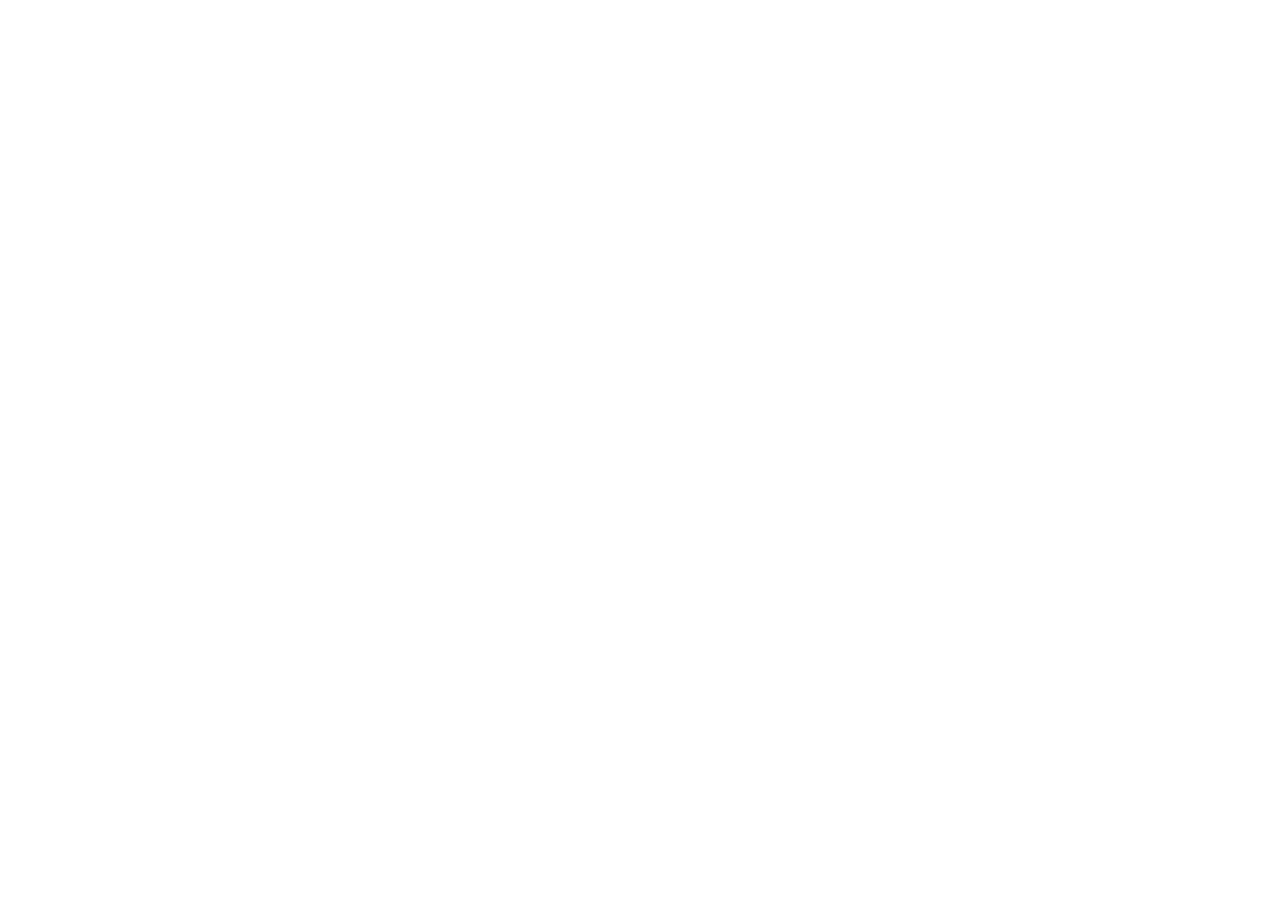
==== portfolio.en.html @ 3b0fd7f1 "video" ====
<!-- <!DOCTYPE html>
<html lang="en">
<head>
<meta charset="UTF-8">
<meta name="viewport" content="width=device-width, initial-scale=1.0">
<link rel="icon" type="image/png" href="favicon.png">
<title>Flutter Developer Portfolio</title>
<link rel="stylesheet" href="styles.css">

<script>
function toggle(id){
  const el = document.getElementById(id);
  const card = el.parentElement;       // получаем саму карточку
  el.style.display = el.style.display === "block" ? "none" : "flex";
  card.classList.toggle('open');
}
</script>

</head>

<body>

<div class="container">

<img src="project-banner.png" class="banner">

<nav class="nav">
<a href="portfolio.en.html">Home</a>
<a href="privacy.html">Privacy</a>
<a href="support.html">Support</a>
</nav>

<h1>Flutter Mobile Developer</h1>

<p>
Mobile developer focused on Flutter applications.  
Experience building production apps with Firebase integrations, REST APIs and modern state management.
</p>

<h2>Tech Stack</h2>

<ul>
<li>Flutter / Dart</li>
<li>Riverpod, BLoC, Cubit</li>
<li>Firebase (Push, Remote Config, Crashlytics)</li>
<li>REST API integration</li>
<li>Google Play publishing</li>
<li>Figma, UI implementation</li>
</ul>

<h2>Projects</h2>

<div class="card" onclick="toggle('app1')">
<h3>TradeSizer</h3>

<div id="app1" class="project-content" style="display:none">

<p>
Crypto trading position calculator based on ATR volatility.
</p>

<p>
Stack: Flutter, Riverpod, Firebase
</p>

<video controls width="100%">
<source src="videos/tradesizer.mp4" type="video/mp4">
</video>

</div>
</div>

<div class="card" onclick="toggle('app2')">
<h3>Crypto Portfolio App</h3>

<div id="app2" class="project-content" style="display:none">

<p>
Mobile application for tracking crypto portfolio and market statistics.
</p>

<p>
Stack: Flutter, REST API, Firebase
</p>

<video controls width="100%">
<source src="videos/portfolio.mp4" type="video/mp4">
</video>

</div>
</div>

<div class="footer">
Contact: <a href="mailto:support@programingstudio.com">support@programingstudio.com</a>
</div>

</div>

</body>
</html> -->
---- styles.css ----
html, body {
  height: 100%;
  margin: 0;
  padding: 0;
  background-color: #0d1117; 
}

body {
  margin: 0;
  padding: 0;
  font-family: 'Segoe UI', Tahoma, Geneva, Verdana, sans-serif;
  background-color: #0d1117;
  color: #f0f6fc;
  line-height: 1.7;
}

.container {
  max-width: 800px;
  margin: 0 auto;
  padding: 2rem 1rem;
}

.banner {
  width: 100%;
  height: auto;
  display: block;
  margin: 0 auto 1.5rem;
  border-radius: 12px;
}

/* Навигация во всю ширину баннера */
.nav {
  display: flex;
  justify-content: space-between;
  gap: 1rem;
  margin-bottom: 2rem;
  width: 100%;
}

.nav a {
  flex: 1;
  text-align: center;
  padding: 0.6rem 0;
  background-color: #161b22;
  border-radius: 8px;
  text-decoration: none;
  color: #f0f6fc;
  font-weight: bold;
  transition: background-color 0.3s, transform 0.2s;
}

.nav a:hover {
  background-color: #238636;
  transform: translateY(-2px);
}

h1 { font-size: 2rem; color: #58a6ff; text-align: center; }
h2 { color: #c792ea; margin-top: 2rem; }
p { font-size: 1.1rem; }

/* ГАРМОШКА-КАРТОЧКИ */
.accordion-item {
  margin-bottom: 1rem;
  width: 100%;
  border: 1px solid #30363d;
  border-radius: 12px;
  overflow: hidden;
  background-color: #161b22;
}

.accordion-button {
  width: 100%;
  padding: 1.2rem;
  background: none;
  color: #58a6ff;
  border: none;
  cursor: pointer;
  text-align: left;
  font-weight: bold;
  font-size: 1.1rem;
}

.accordion-content {
  display: none;
  padding: 1.5rem;
  border-top: 1px solid #30363d;
  background-color: #0d1117;
  gap: 30px;
  align-items: flex-start; /* Прижимаем к верху, чтобы текст не плавал по центру */
}

.accordion-item.active .accordion-content {
  display: flex;
}

/* ФОРМАТ МОБИЛЬНОГО ТЕЛЕФОНА (ВЕРТИКАЛЬНЫЙ) */
.video-side {
  flex: 0 0 240px; /* Фиксируем ширину "трубки" */
}

.video-side video {
  width: 100%;
  aspect-ratio: 9 / 16; /* Принудительный вертикальный формат */
  background-color: #000;
  border-radius: 20px; /* Закругления как у смартфона */
  border: 4px solid #30363d; /* Рамка корпуса */
  display: block;
  object-fit: cover;
}

.text-side {
  flex: 1;
}

.text-side h3 {
  margin-top: 0;
  color: #c792ea;
}

.footer {
  margin-top: 3rem;
  font-size: 0.9rem;
  color: #8b949e;
  text-align: center;
}

/* Адаптив для реальных мобилок */
@media (max-width: 600px) {
  .accordion-content { flex-direction: column; align-items: center; }
  .video-side { flex: none; width: 220px; }
  .nav { flex-wrap: wrap; }
  .nav a { flex: 1 1 45%; }
}
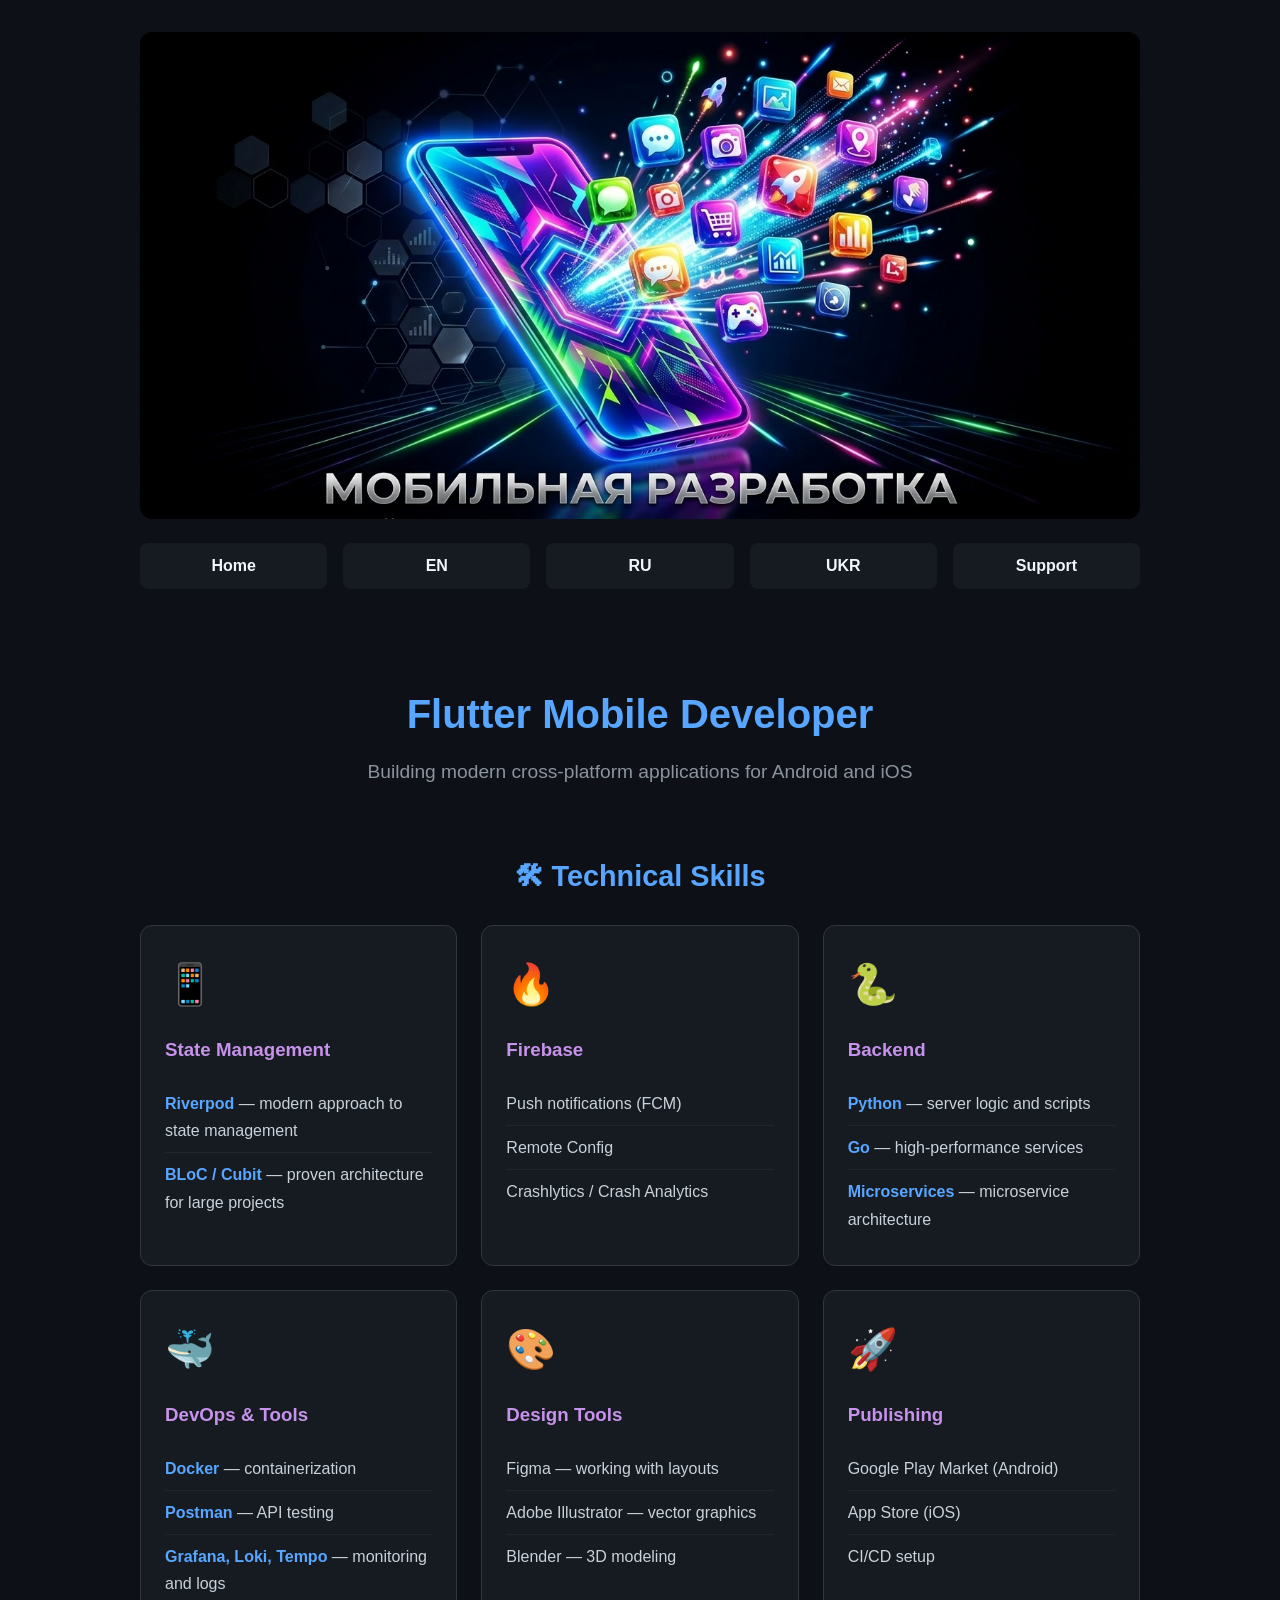
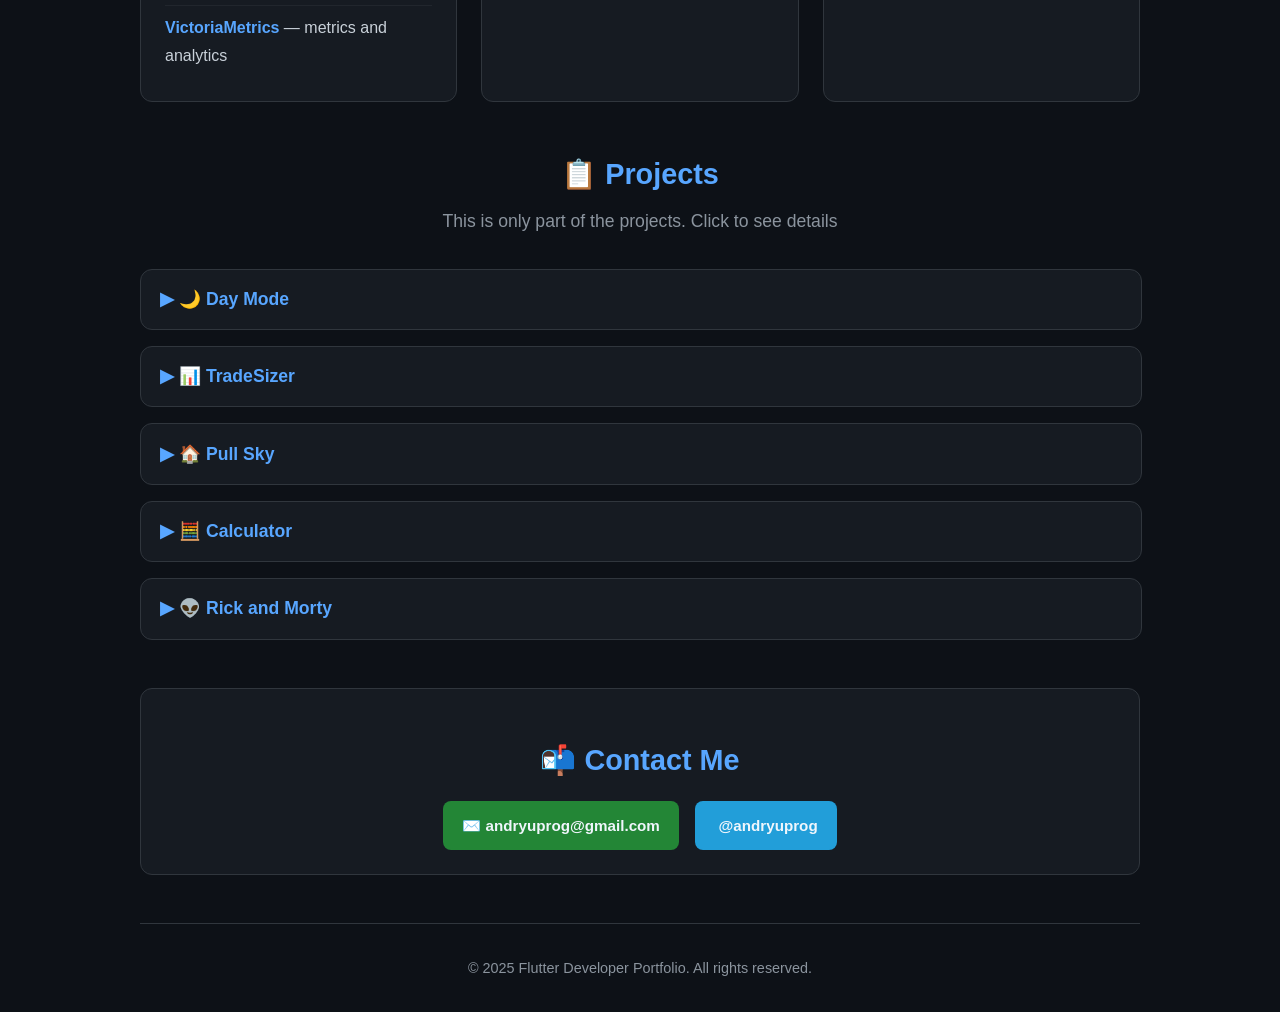
==== commit 70b93134: "publish" ====
--- a/portfolio.en.html
+++ b/portfolio.en.html
@@ -1,100 +1,245 @@
-<!-- <!DOCTYPE html>
+<!DOCTYPE html>
 <html lang="en">
 <head>
-<meta charset="UTF-8">
-<meta name="viewport" content="width=device-width, initial-scale=1.0">
-<link rel="icon" type="image/png" href="favicon.png">
-<title>Flutter Developer Portfolio</title>
-<link rel="stylesheet" href="styles.css">
-
-<script>
-function toggle(id){
-  const el = document.getElementById(id);
-  const card = el.parentElement;       // получаем саму карточку
-  el.style.display = el.style.display === "block" ? "none" : "flex";
-  card.classList.toggle('open');
-}
-</script>
-
+  <meta charset="UTF-8">
+  <meta name="viewport" content="width=device-width, initial-scale=1.0">
+  <title>Flutter Developer Portfolio</title>
+  <link rel="stylesheet" href="styles.css">
+  <link rel="icon" href="favicon.png" type="image/png">
 </head>
-
 <body>
-
-<div class="container">
-
-<img src="project-banner.png" class="banner">
-
-<nav class="nav">
-<a href="portfolio.en.html">Home</a>
-<a href="privacy.html">Privacy</a>
-<a href="support.html">Support</a>
-</nav>
-
-<h1>Flutter Mobile Developer</h1>
-
-<p>
-Mobile developer focused on Flutter applications.  
-Experience building production apps with Firebase integrations, REST APIs and modern state management.
-</p>
-
-<h2>Tech Stack</h2>
-
-<ul>
-<li>Flutter / Dart</li>
-<li>Riverpod, BLoC, Cubit</li>
-<li>Firebase (Push, Remote Config, Crashlytics)</li>
-<li>REST API integration</li>
-<li>Google Play publishing</li>
-<li>Figma, UI implementation</li>
-</ul>
-
-<h2>Projects</h2>
-
-<div class="card" onclick="toggle('app1')">
-<h3>TradeSizer</h3>
-
-<div id="app1" class="project-content" style="display:none">
-
-<p>
-Crypto trading position calculator based on ATR volatility.
-</p>
-
-<p>
-Stack: Flutter, Riverpod, Firebase
-</p>
-
-<video controls width="100%">
-<source src="videos/tradesizer.mp4" type="video/mp4">
-</video>
-
-</div>
-</div>
-
-<div class="card" onclick="toggle('app2')">
-<h3>Crypto Portfolio App</h3>
-
-<div id="app2" class="project-content" style="display:none">
-
-<p>
-Mobile application for tracking crypto portfolio and market statistics.
-</p>
-
-<p>
-Stack: Flutter, REST API, Firebase
-</p>
-
-<video controls width="100%">
-<source src="videos/portfolio.mp4" type="video/mp4">
-</video>
-
-</div>
-</div>
-
-<div class="footer">
-Contact: <a href="mailto:support@programingstudio.com">support@programingstudio.com</a>
-</div>
-
-</div>
-
+  <div class="container">
+    <img src="project-banner.png" alt="Banner" class="banner">
+
+    <nav class="nav">
+      <a href="index.html">Home</a>
+      <a href="portfolio.en.html">EN</a>
+      <a href="portfolio.ru.html">RU</a>
+      <a href="portfolio.uk.html">UKR</a>
+      <a href="privacy.html">Support</a>
+    </nav>
+
+    <header class="hero">
+      <h1>Flutter Mobile Developer</h1>
+      <p class="subtitle">Building modern cross-platform applications for Android and iOS</p>
+    </header>
+
+    <section class="skills-section">
+      <h2>🛠 Technical Skills</h2>
+      
+      <div class="skills-grid">
+        <div class="skill-card">
+          <div class="skill-icon">📱</div>
+          <h3>State Management</h3>
+          <ul>
+            <li><strong>Riverpod</strong> — modern approach to state management</li>
+            <li><strong>BLoC / Cubit</strong> — proven architecture for large projects</li>
+          </ul>
+        </div>
+
+        <div class="skill-card">
+          <div class="skill-icon">🔥</div>
+          <h3>Firebase</h3>
+          <ul>
+            <li>Push notifications (FCM)</li>
+            <li>Remote Config</li>
+            <li>Crashlytics / Crash Analytics</li>
+          </ul>
+        </div>
+
+        <div class="skill-card">
+          <div class="skill-icon">🐍</div>
+          <h3>Backend</h3>
+          <ul>
+            <li><strong>Python</strong> — server logic and scripts</li>
+            <li><strong>Go</strong> — high-performance services</li>
+            <li><strong>Microservices</strong> — microservice architecture</li>
+          </ul>
+        </div>
+
+        <div class="skill-card">
+          <div class="skill-icon">🐳</div>
+          <h3>DevOps & Tools</h3>
+          <ul>
+            <li><strong>Docker</strong> — containerization</li>
+            <li><strong>Postman</strong> — API testing</li>
+            <li><strong>Grafana, Loki, Tempo</strong> — monitoring and logs</li>
+            <li><strong>VictoriaMetrics</strong> — metrics and analytics</li>
+          </ul>
+        </div>
+
+        <div class="skill-card">
+          <div class="skill-icon">🎨</div>
+          <h3>Design Tools</h3>
+          <ul>
+            <li>Figma — working with layouts</li>
+            <li>Adobe Illustrator — vector graphics</li>
+            <li>Blender — 3D modeling</li>
+          </ul>
+        </div>
+
+        <div class="skill-card">
+          <div class="skill-icon">🚀</div>
+          <h3>Publishing</h3>
+          <ul>
+            <li>Google Play Market (Android)</li>
+            <li>App Store (iOS)</li>
+            <li>CI/CD setup</li>
+          </ul>
+        </div>
+      </div>
+    </section>
+
+    <section class="projects-section">
+      <h2>📋 Projects</h2>
+      <p class="section-desc">This is only part of the projects. Click to see details</p>
+
+      <div class="accordion-item">
+        <button class="accordion-button" onclick="this.parentElement.classList.toggle('active')">
+          ▶ 🌙 Day Mode
+        </button>
+        <div class="accordion-content">
+          <div class="video-side">
+            <video src="videos/video_1.mp4" controls muted playsinline></video>
+          </div>
+          <div class="text-side">
+            <h3>Day Mode</h3>
+            <p class="project-desc">Application for tracking personal biorhythms and mood. Features audio recording and playback, note-taking, local push notifications. Data correlation is calculated on the backend.</p>
+            <div class="tech-stack">
+              <span class="tech-label">Stack:</span>
+              <span class="tech-tag">Flutter</span>
+              <span class="tech-tag">Riverpod</span>
+              <span class="tech-tag">SQLite</span>
+              <span class="tech-tag">SharedPreferences</span>
+              <span class="tech-tag">auto_route</span>
+              <span class="tech-tag">flutter_secure_storage</span>
+              <span class="tech-tag">dio</span>
+              <span class="tech-tag">flutter_local_notifications</span>
+              <span class="tech-tag">Python</span>
+              <span class="tech-tag">FastAPI</span>
+            </div>
+            <p class="project-note">Dark and light themes. Local Python backend with FastAPI synchronization.</p>
+          </div>
+        </div>
+      </div>
+
+      <div class="accordion-item">
+        <button class="accordion-button" onclick="this.parentElement.classList.toggle('active')">
+          ▶ 📊 TradeSizer
+        </button>
+        <div class="accordion-content">
+          <div class="video-side">
+            <video src="videos/video_2.mp4" controls muted playsinline></video>
+          </div>
+          <div class="text-side">
+            <h3>TradeSizer</h3>
+            <p class="project-desc">Offline calculator for position sizing and stop-loss calculation for cryptocurrency exchanges. Features native sharing, Google Payments, Firebase Analytics and Crashlytics, push notifications and Remote Config.</p>
+            <div class="tech-stack">
+              <span class="tech-label">Stack:</span>
+              <span class="tech-tag">Flutter</span>
+              <span class="tech-tag">Firebase</span>
+              <span class="tech-tag">FCM Push</span>
+              <span class="tech-tag">Remote Config</span>
+              <span class="tech-tag">Crashlytics</span>
+              <span class="tech-tag">Google Play Billing</span>
+            </div>
+            <p class="project-note">Implemented app onboarding, key generation and app signing, Google Play account registration, publishing and testing. Blender animations.</p>
+            <div class="project-media">
+              <img src="EN.jpg" alt="TradeSizer Promo" class="project-image">
+              <a href="https://www.youtube.com/watch?v=zZDh7ZoDMdc" target="_blank" class="video-link">
+                🎬 Watch Google Play Promo Video
+              </a>
+            </div>
+          </div>
+        </div>
+      </div>
+
+      <div class="accordion-item">
+        <button class="accordion-button" onclick="this.parentElement.classList.toggle('active')">
+          ▶ 🏠 Pull Sky
+        </button>
+        <div class="accordion-content">
+          <div class="video-side">
+            <video src="videos/video_3.mp4" controls muted playsinline></video>
+          </div>
+          <div class="text-side">
+            <h3>Pull Sky</h3>
+            <p class="project-desc">Online store for stretch ceilings. Participating in development, helping to complete the project.</p>
+            <div class="tech-stack">
+              <span class="tech-label">Stack:</span>
+              <span class="tech-tag">Flutter</span>
+              <span class="tech-tag">Cubit</span>
+              <span class="tech-tag">SharedPreferences</span>
+              <span class="tech-tag">REST API</span>
+              <span class="tech-tag">Figma</span>
+            </div>
+          </div>
+        </div>
+      </div>
+
+      <div class="accordion-item">
+        <button class="accordion-button" onclick="this.parentElement.classList.toggle('active')">
+          ▶ 🧮 Calculator
+        </button>
+        <div class="accordion-content">
+          <div class="video-side">
+            <video src="videos/video_4.mp4" controls muted playsinline></video>
+          </div>
+          <div class="text-side">
+            <h3>Calculator</h3>
+            <p class="project-desc">Trial project, one of the first. Third-party weather API integration, database work.</p>
+            <div class="tech-stack">
+              <span class="tech-label">Stack:</span>
+              <span class="tech-tag">Flutter</span>
+              <span class="tech-tag">Cubit/BLoC</span>
+              <span class="tech-tag">SharedPreferences</span>
+              <span class="tech-tag">Weather API</span>
+              <span class="tech-tag">SQLite</span>
+            </div>
+            <p class="project-note">Local user registration and authorization.</p>
+          </div>
+        </div>
+      </div>
+
+      <div class="accordion-item">
+        <button class="accordion-button" onclick="this.parentElement.classList.toggle('active')">
+          ▶ 👽 Rick and Morty
+        </button>
+        <div class="accordion-content">
+          <div class="video-side">
+            <video src="videos/video_5.mp4" controls muted playsinline></video>
+          </div>
+          <div class="text-side">
+            <h3>Rick and Morty</h3>
+            <p class="project-desc">Application with information about characters from the TV series "Rick and Morty". List loading, data caching, search functionality implemented.</p>
+            <div class="tech-stack">
+              <span class="tech-label">Stack:</span>
+              <span class="tech-tag">Flutter</span>
+              <span class="tech-tag">BLoC</span>
+              <span class="tech-tag">Rick and Morty API</span>
+              <span class="tech-tag">Dio</span>
+              <span class="tech-tag">Cache</span>
+            </div>
+          </div>
+        </div>
+      </div>
+    </section>
+
+    <section class="contact-section">
+      <h2>📬 Contact Me</h2>
+      <div class="contact-links">
+        <a href="mailto:andryuprog@gmail.com" class="contact-btn">
+          ✉️ andryuprog@gmail.com
+        </a>
+        <a href="https://t.me/andryuprog" target="_blank" class="contact-btn telegram">
+          ️ @andryuprog
+        </a>
+      </div>
+    </section>
+
+    <div class="footer">
+      © 2025 Flutter Developer Portfolio. All rights reserved.
+    </div>
+  </div>
 </body>
-</html> -->+</html>
--- a/styles.css
+++ b/styles.css
@@ -1,133 +1,458 @@
-html, body {
-  height: 100%;
-  margin: 0;
-  padding: 0;
-  background-color: #0d1117; 
-}
-
-body {
-  margin: 0;
-  padding: 0;
-  font-family: 'Segoe UI', Tahoma, Geneva, Verdana, sans-serif;
-  background-color: #0d1117;
-  color: #f0f6fc;
-  line-height: 1.7;
-}
-
-.container {
-  max-width: 800px;
-  margin: 0 auto;
-  padding: 2rem 1rem;
-}
-
-.banner {
-  width: 100%;
-  height: auto;
-  display: block;
-  margin: 0 auto 1.5rem;
-  border-radius: 12px;
-}
-
-/* Навигация во всю ширину баннера */
-.nav {
-  display: flex;
-  justify-content: space-between;
-  gap: 1rem;
-  margin-bottom: 2rem;
-  width: 100%;
-}
-
-.nav a {
-  flex: 1;
-  text-align: center;
-  padding: 0.6rem 0;
-  background-color: #161b22;
-  border-radius: 8px;
-  text-decoration: none;
-  color: #f0f6fc;
-  font-weight: bold;
-  transition: background-color 0.3s, transform 0.2s;
-}
-
-.nav a:hover {
-  background-color: #238636;
-  transform: translateY(-2px);
-}
-
-h1 { font-size: 2rem; color: #58a6ff; text-align: center; }
-h2 { color: #c792ea; margin-top: 2rem; }
-p { font-size: 1.1rem; }
-
-/* ГАРМОШКА-КАРТОЧКИ */
-.accordion-item {
-  margin-bottom: 1rem;
-  width: 100%;
-  border: 1px solid #30363d;
-  border-radius: 12px;
-  overflow: hidden;
-  background-color: #161b22;
-}
-
-.accordion-button {
-  width: 100%;
-  padding: 1.2rem;
-  background: none;
-  color: #58a6ff;
-  border: none;
-  cursor: pointer;
-  text-align: left;
-  font-weight: bold;
-  font-size: 1.1rem;
-}
-
-.accordion-content {
-  display: none;
-  padding: 1.5rem;
-  border-top: 1px solid #30363d;
-  background-color: #0d1117;
-  gap: 30px;
-  align-items: flex-start; /* Прижимаем к верху, чтобы текст не плавал по центру */
-}
-
-.accordion-item.active .accordion-content {
-  display: flex;
-}
-
-/* ФОРМАТ МОБИЛЬНОГО ТЕЛЕФОНА (ВЕРТИКАЛЬНЫЙ) */
-.video-side {
-  flex: 0 0 240px; /* Фиксируем ширину "трубки" */
-}
-
-.video-side video {
-  width: 100%;
-  aspect-ratio: 9 / 16; /* Принудительный вертикальный формат */
-  background-color: #000;
-  border-radius: 20px; /* Закругления как у смартфона */
-  border: 4px solid #30363d; /* Рамка корпуса */
-  display: block;
-  object-fit: cover;
-}
-
-.text-side {
-  flex: 1;
-}
-
-.text-side h3 {
-  margin-top: 0;
-  color: #c792ea;
-}
-
-.footer {
-  margin-top: 3rem;
-  font-size: 0.9rem;
-  color: #8b949e;
-  text-align: center;
-}
-
-/* Адаптив для реальных мобилок */
-@media (max-width: 600px) {
-  .accordion-content { flex-direction: column; align-items: center; }
-  .video-side { flex: none; width: 220px; }
-  .nav { flex-wrap: wrap; }
-  .nav a { flex: 1 1 45%; }
+html, body {
+  height: 100%;
+  margin: 0;
+  padding: 0;
+  background-color: #0d1117;
+}
+
+body {
+  margin: 0;
+  padding: 0;
+  font-family: 'Segoe UI', Tahoma, Geneva, Verdana, sans-serif;
+  background-color: #0d1117;
+  color: #f0f6fc;
+  line-height: 1.7;
+}
+
+.container {
+  max-width: 1000px;
+  margin: 0 auto;
+  padding: 2rem 1rem;
+}
+
+.banner {
+  width: 100%;
+  height: auto;
+  display: block;
+  margin: 0 auto 1.5rem;
+  border-radius: 12px;
+}
+
+/* Навигация во всю ширину баннера */
+.nav {
+  display: flex;
+  justify-content: space-between;
+  gap: 1rem;
+  margin-bottom: 2rem;
+  width: 100%;
+  flex-wrap: wrap;
+}
+
+.nav a {
+  flex: 1;
+  min-width: 120px;
+  text-align: center;
+  padding: 0.6rem 0;
+  background-color: #161b22;
+  border-radius: 8px;
+  text-decoration: none;
+  color: #f0f6fc;
+  font-weight: bold;
+  transition: background-color 0.3s, transform 0.2s;
+}
+
+.nav a:hover {
+  background-color: #238636;
+  transform: translateY(-2px);
+}
+
+/* Hero секция */
+.hero {
+  text-align: center;
+  padding: 2rem 0;
+  margin-bottom: 2rem;
+}
+
+.hero h1 {
+  font-size: 2.5rem;
+  color: #58a6ff;
+  margin-bottom: 0.5rem;
+}
+
+.hero .subtitle {
+  font-size: 1.2rem;
+  color: #8b949e;
+  max-width: 600px;
+  margin: 0 auto;
+}
+
+/* Секции */
+.skills-section,
+.projects-section,
+.contact-section {
+  margin-bottom: 3rem;
+}
+
+h1, h2 {
+  color: #58a6ff;
+  text-align: center;
+}
+
+h2 {
+  font-size: 1.8rem;
+  margin-bottom: 1.5rem;
+}
+
+.section-desc {
+  text-align: center;
+  color: #8b949e;
+  margin-top: -1rem;
+  margin-bottom: 2rem;
+}
+
+p {
+  font-size: 1.1rem;
+}
+
+/* Сетка навыков */
+.skills-grid {
+  display: grid;
+  grid-template-columns: repeat(auto-fit, minmax(280px, 1fr));
+  gap: 1.5rem;
+}
+
+.skill-card {
+  background-color: #161b22;
+  border: 1px solid #30363d;
+  border-radius: 12px;
+  padding: 1.5rem;
+  transition: transform 0.3s, border-color 0.3s;
+}
+
+.skill-card:hover {
+  transform: translateY(-4px);
+  border-color: #58a6ff;
+}
+
+.skill-icon {
+  font-size: 2.5rem;
+  margin-bottom: 1rem;
+}
+
+.skill-card h3 {
+  color: #c792ea;
+  margin-top: 0;
+  margin-bottom: 1rem;
+}
+
+.skill-card ul {
+  list-style: none;
+  padding: 0;
+  margin: 0;
+}
+
+.skill-card li {
+  padding: 0.5rem 0;
+  border-bottom: 1px solid #21262d;
+  color: #c9d1d9;
+}
+
+.skill-card li:last-child {
+  border-bottom: none;
+}
+
+.skill-card li strong {
+  color: #58a6ff;
+}
+
+/* ГАРМОШКА-КАРТОЧКИ */
+.accordion-item {
+  margin-bottom: 1rem;
+  width: 100%;
+  border: 1px solid #30363d;
+  border-radius: 12px;
+  overflow: hidden;
+  background-color: #161b22;
+}
+
+.accordion-button {
+  width: 100%;
+  padding: 1.2rem;
+  background: none;
+  color: #58a6ff;
+  border: none;
+  cursor: pointer;
+  text-align: left;
+  font-weight: bold;
+  font-size: 1.1rem;
+  outline: none;
+  transition: background-color 0.3s;
+}
+
+.accordion-button:hover {
+  background-color: #1c2128;
+}
+
+.accordion-content {
+  display: none;
+  padding: 1.5rem;
+  border-top: 1px solid #30363d;
+  background-color: #0d1117;
+  gap: 25px;
+  align-items: flex-start;
+  flex-direction: row;
+}
+
+.accordion-item.active .accordion-content {
+  display: flex;
+}
+
+.accordion-item.active .accordion-button {
+  background-color: #1c2128;
+  color: #f0f6fc;
+}
+
+/* Видео-телефон слева */
+.video-side {
+  flex: 0 0 auto;
+  width: 320px;
+  max-width: 100%;
+}
+
+.video-side video {
+  width: 100%;
+  height: auto;
+  aspect-ratio: 9 / 16;
+  display: block;
+  border-radius: 10px;
+  background: #000;
+}
+
+/* Текст справа */
+.text-side {
+  flex: 1;
+  display: flex;
+  flex-direction: column;
+  gap: 0.8rem;
+}
+
+.text-side h3 {
+  margin: 0;
+  color: #c792ea;
+  font-size: 1.5rem;
+  font-weight: 600;
+  padding-bottom: 0.5rem;
+  border-bottom: 2px solid #30363d;
+}
+
+.project-desc {
+  color: #c9d1d9;
+  font-size: 1rem;
+  line-height: 1.6;
+  margin: 0;
+}
+
+/* Tech стек */
+.tech-stack {
+  display: flex;
+  flex-wrap: wrap;
+  gap: 0.5rem;
+  align-items: center;
+  background-color: #0d1117;
+  padding: 0.8rem;
+  border-radius: 8px;
+  border: 1px solid #21262d;
+}
+
+.tech-label {
+  font-weight: bold;
+  color: #58a6ff;
+  font-size: 0.95rem;
+  width: 100%;
+  margin-bottom: 0.3rem;
+}
+
+.tech-tag {
+  display: inline-block;
+  padding: 0.35rem 0.8rem;
+  background: linear-gradient(135deg, #21262d 0%, #161b22 100%);
+  border: 1px solid #30363d;
+  border-radius: 6px;
+  font-size: 0.85rem;
+  color: #7ee787;
+  font-family: 'Consolas', 'Monaco', monospace;
+  font-weight: 500;
+  transition: all 0.2s;
+}
+
+.tech-tag:hover {
+  background: linear-gradient(135deg, #30363d 0%, #21262d 100%);
+  border-color: #58a6ff;
+  transform: translateY(-1px);
+}
+
+.project-note {
+  color: #8b949e;
+  font-size: 0.95rem;
+  font-style: italic;
+  margin: 0;
+  padding: 0.7rem;
+  background-color: #161b22;
+  border-left: 3px solid #58a6ff;
+  border-radius: 0 6px 6px 0;
+}
+
+/* Медиа в проекте */
+.project-media {
+  margin-top: 0.5rem;
+  display: flex;
+  flex-direction: column;
+  gap: 1rem;
+  align-items: center;
+}
+
+.project-image {
+  width: 100%;
+  max-width: 500px;
+  height: auto;
+  border-radius: 10px;
+  border: 2px solid #30363d;
+  box-shadow: 0 4px 20px rgba(0, 0, 0, 0.3);
+  transition: border-color 0.3s;
+}
+
+.project-image:hover {
+  border-color: #58a6ff;
+}
+
+.video-link {
+  display: inline-flex;
+  align-items: center;
+  gap: 0.5rem;
+  padding: 0.8rem 1.5rem;
+  background: linear-gradient(135deg, #1a1a2e 0%, #16213e 100%);
+  border: 2px solid #e94560;
+  color: #f0f6fc;
+  text-decoration: none;
+  border-radius: 8px;
+  font-weight: bold;
+  font-size: 0.95rem;
+  transition: all 0.3s;
+}
+
+.video-link:hover {
+  background: linear-gradient(135deg, #e94560 0%, #c73e54 100%);
+  border-color: #e94560;
+  transform: translateY(-2px);
+  box-shadow: 0 4px 15px rgba(233, 69, 96, 0.4);
+}
+
+/* Контактная секция */
+.contact-section {
+  text-align: center;
+  background-color: #161b22;
+  border: 1px solid #30363d;
+  border-radius: 12px;
+  padding: 1.5rem 2rem;
+}
+
+.contact-section h2 {
+  margin-bottom: 1rem;
+}
+
+.contact-links {
+  display: flex;
+  justify-content: center;
+  gap: 1rem;
+  flex-wrap: wrap;
+}
+
+.contact-btn {
+  display: inline-flex;
+  align-items: center;
+  gap: 0.5rem;
+  padding: 0.7rem 1.2rem;
+  background-color: #238636;
+  color: #f0f6fc;
+  text-decoration: none;
+  border-radius: 8px;
+  font-weight: bold;
+  font-size: 0.95rem;
+  transition: background-color 0.3s, transform 0.2s;
+  white-space: nowrap;
+}
+
+.contact-btn:hover {
+  background-color: #2ea043;
+  transform: translateY(-2px);
+}
+
+.contact-btn.telegram {
+  background-color: #229ED9;
+}
+
+.contact-btn.telegram:hover {
+  background-color: #1b7fb0;
+}
+
+/* Privacy Policy страница */
+.privacy-content {
+  background-color: #161b22;
+  border: 1px solid #30363d;
+  border-radius: 12px;
+  padding: 2rem;
+  margin-top: 1rem;
+}
+
+.privacy-content h2 {
+  color: #c792ea;
+  font-size: 1.3rem;
+  margin-top: 1.5rem;
+  margin-bottom: 0.8rem;
+}
+
+.privacy-content p {
+  color: #c9d1d9;
+  line-height: 1.7;
+}
+
+.privacy-content a {
+  color: #58a6ff;
+  text-decoration: none;
+}
+
+.privacy-content a:hover {
+  text-decoration: underline;
+}
+
+.footer {
+  margin-top: 3rem;
+  font-size: 0.9rem;
+  color: #8b949e;
+  text-align: center;
+  padding-top: 2rem;
+  border-top: 1px solid #30363d;
+}
+
+@media (max-width: 768px) {
+  .hero h1 {
+    font-size: 1.8rem;
+  }
+  
+  .nav {
+    flex-direction: column;
+  }
+  
+  .nav a {
+    min-width: auto;
+  }
+  
+  .skills-grid {
+    grid-template-columns: 1fr;
+  }
+}
+
+@media (max-width: 600px) {
+  .accordion-content {
+    flex-direction: column;
+    align-items: center;
+  }
+  .video-side {
+    flex: none;
+    width: 100%;
+    max-width: 300px;
+  }
+  .text-side {
+    width: 100%;
+  }
 }
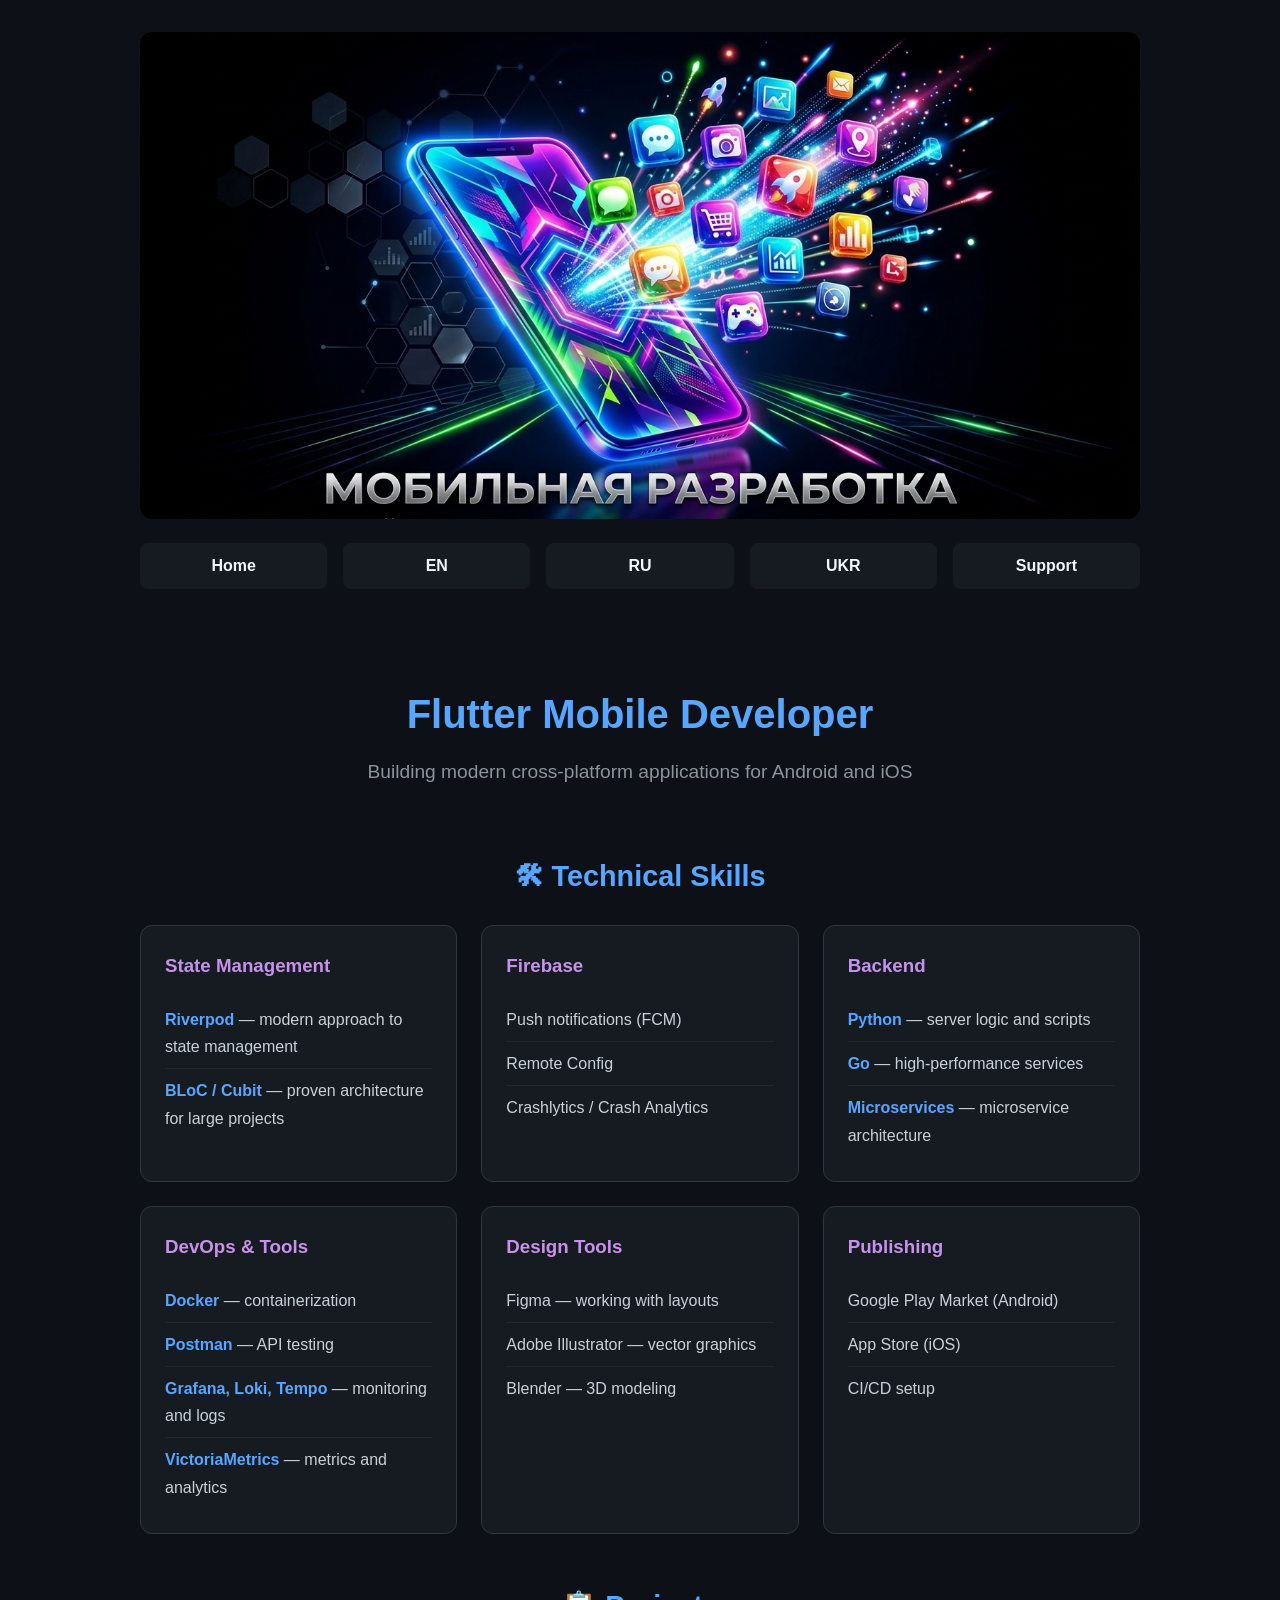
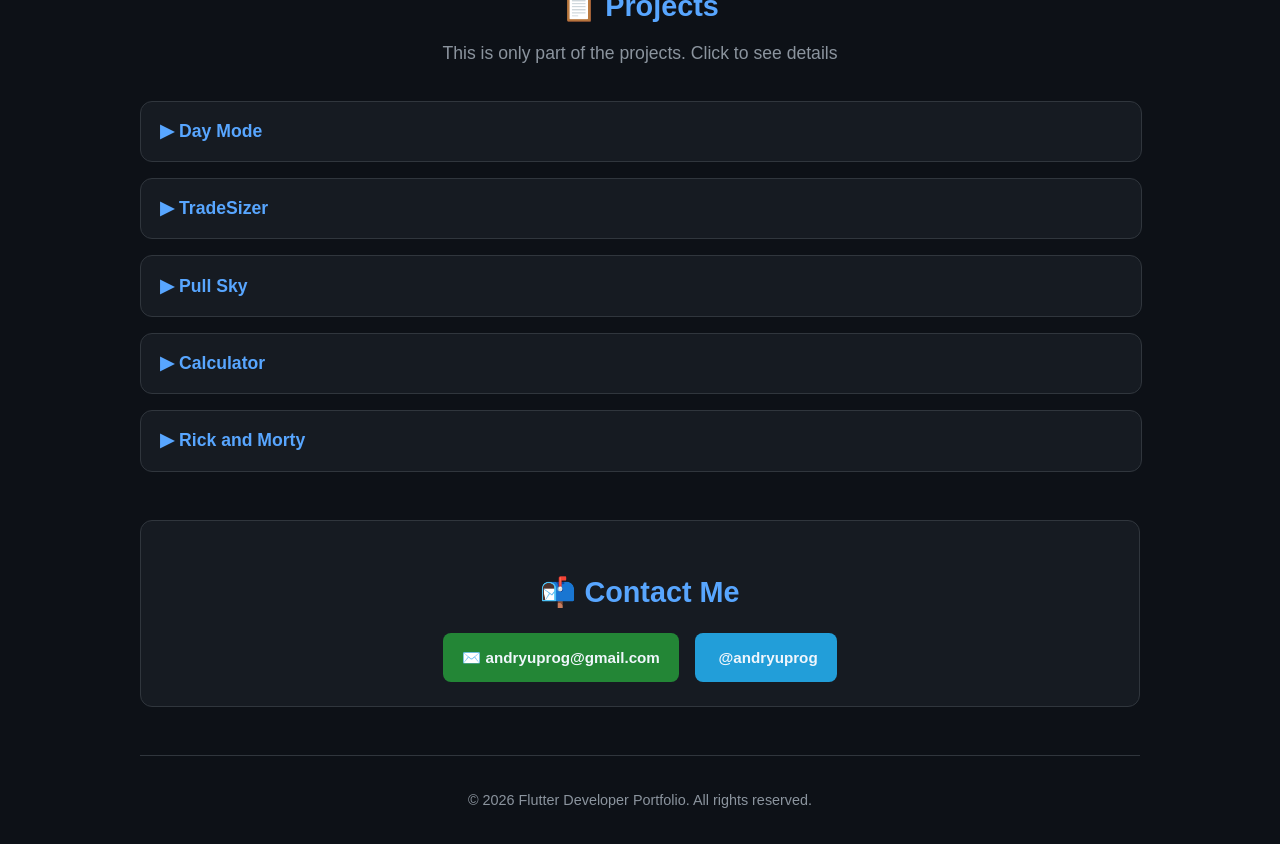
==== commit b0f22883: "publish" ====
--- a/portfolio.en.html
+++ b/portfolio.en.html
@@ -29,7 +29,7 @@
       
       <div class="skills-grid">
         <div class="skill-card">
-          <div class="skill-icon">📱</div>
+          
           <h3>State Management</h3>
           <ul>
             <li><strong>Riverpod</strong> — modern approach to state management</li>
@@ -38,7 +38,7 @@
         </div>
 
         <div class="skill-card">
-          <div class="skill-icon">🔥</div>
+        
           <h3>Firebase</h3>
           <ul>
             <li>Push notifications (FCM)</li>
@@ -48,7 +48,7 @@
         </div>
 
         <div class="skill-card">
-          <div class="skill-icon">🐍</div>
+     
           <h3>Backend</h3>
           <ul>
             <li><strong>Python</strong> — server logic and scripts</li>
@@ -58,7 +58,7 @@
         </div>
 
         <div class="skill-card">
-          <div class="skill-icon">🐳</div>
+        
           <h3>DevOps & Tools</h3>
           <ul>
             <li><strong>Docker</strong> — containerization</li>
@@ -69,7 +69,7 @@
         </div>
 
         <div class="skill-card">
-          <div class="skill-icon">🎨</div>
+        
           <h3>Design Tools</h3>
           <ul>
             <li>Figma — working with layouts</li>
@@ -79,7 +79,7 @@
         </div>
 
         <div class="skill-card">
-          <div class="skill-icon">🚀</div>
+        
           <h3>Publishing</h3>
           <ul>
             <li>Google Play Market (Android)</li>
@@ -96,7 +96,7 @@
 
       <div class="accordion-item">
         <button class="accordion-button" onclick="this.parentElement.classList.toggle('active')">
-          ▶ 🌙 Day Mode
+          ▶   Day Mode
         </button>
         <div class="accordion-content">
           <div class="video-side">
@@ -125,7 +125,7 @@
 
       <div class="accordion-item">
         <button class="accordion-button" onclick="this.parentElement.classList.toggle('active')">
-          ▶ 📊 TradeSizer
+          ▶   TradeSizer
         </button>
         <div class="accordion-content">
           <div class="video-side">
@@ -156,7 +156,7 @@
 
       <div class="accordion-item">
         <button class="accordion-button" onclick="this.parentElement.classList.toggle('active')">
-          ▶ 🏠 Pull Sky
+          ▶    Pull Sky
         </button>
         <div class="accordion-content">
           <div class="video-side">
@@ -179,7 +179,7 @@
 
       <div class="accordion-item">
         <button class="accordion-button" onclick="this.parentElement.classList.toggle('active')">
-          ▶ 🧮 Calculator
+          ▶    Calculator
         </button>
         <div class="accordion-content">
           <div class="video-side">
@@ -203,7 +203,7 @@
 
       <div class="accordion-item">
         <button class="accordion-button" onclick="this.parentElement.classList.toggle('active')">
-          ▶ 👽 Rick and Morty
+          ▶    Rick and Morty
         </button>
         <div class="accordion-content">
           <div class="video-side">
@@ -238,7 +238,7 @@
     </section>
 
     <div class="footer">
-      © 2025 Flutter Developer Portfolio. All rights reserved.
+      © 2026 Flutter Developer Portfolio. All rights reserved.
     </div>
   </div>
 </body>
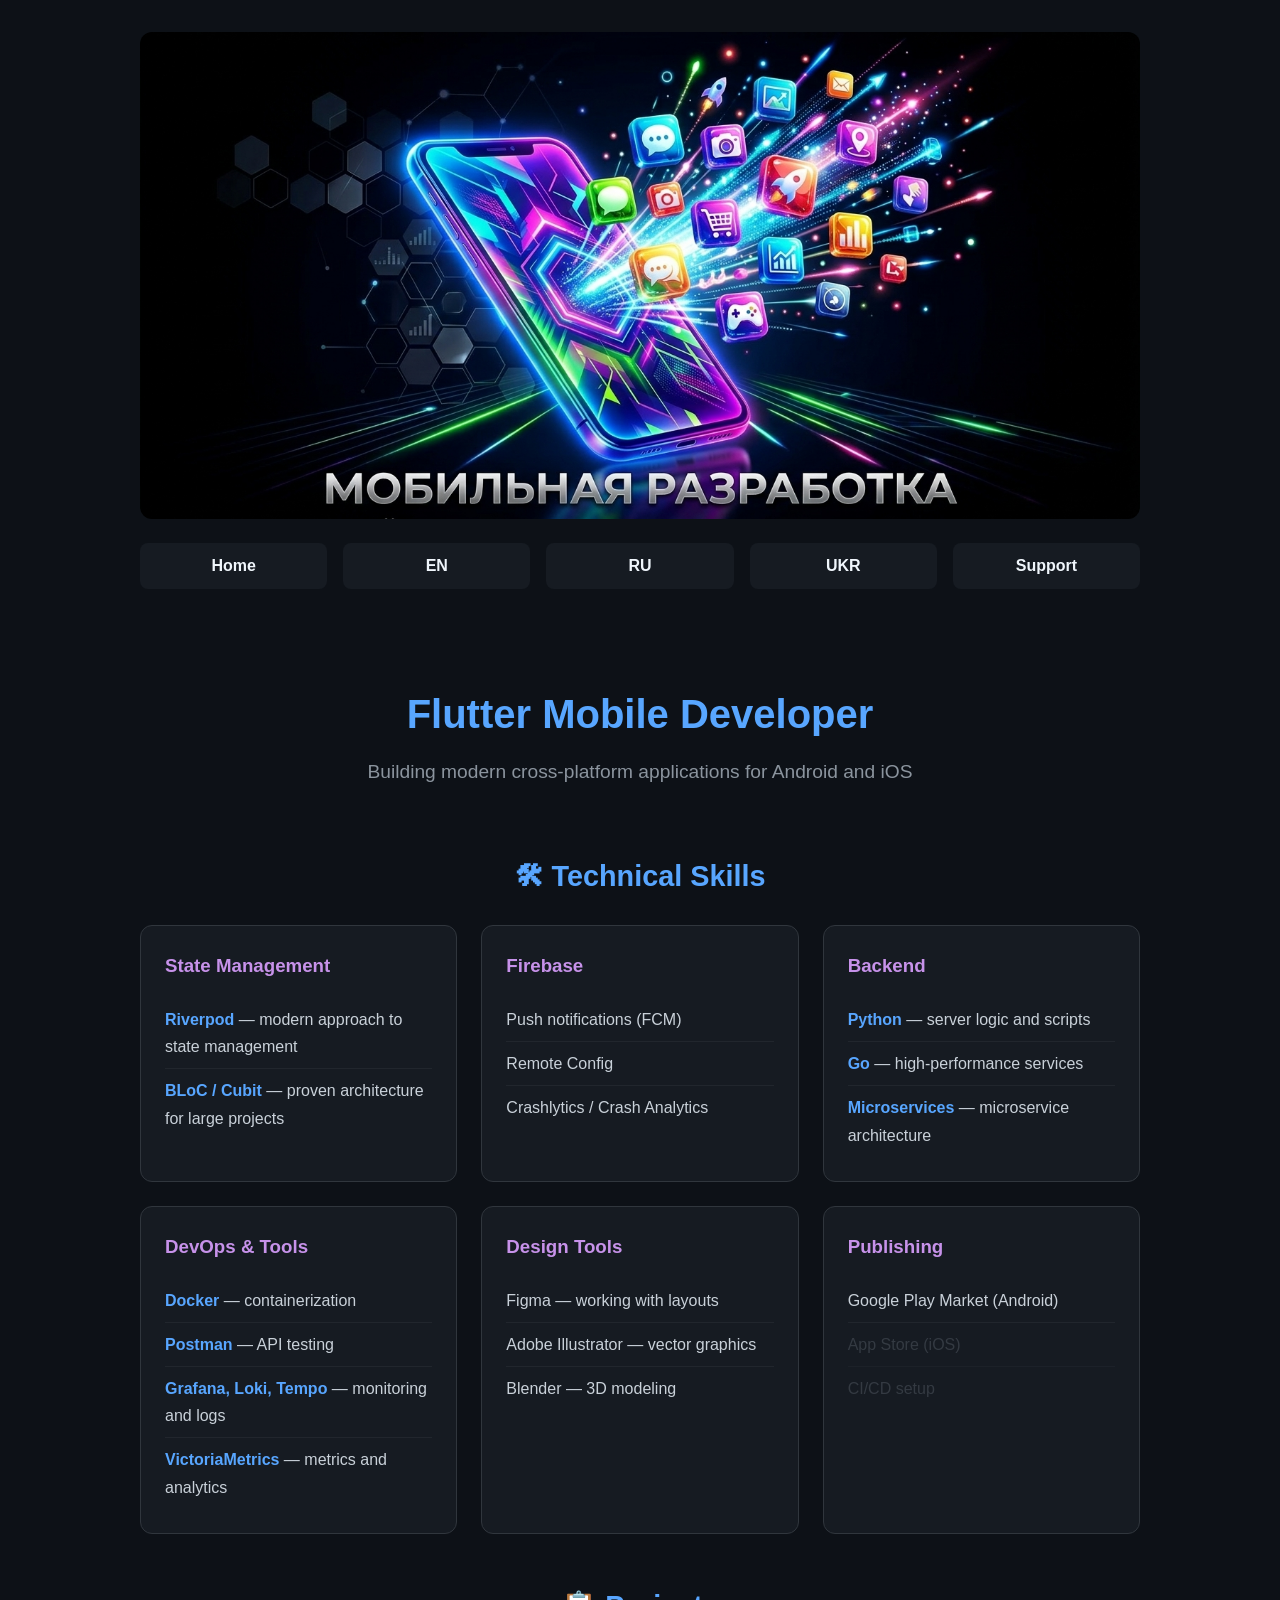
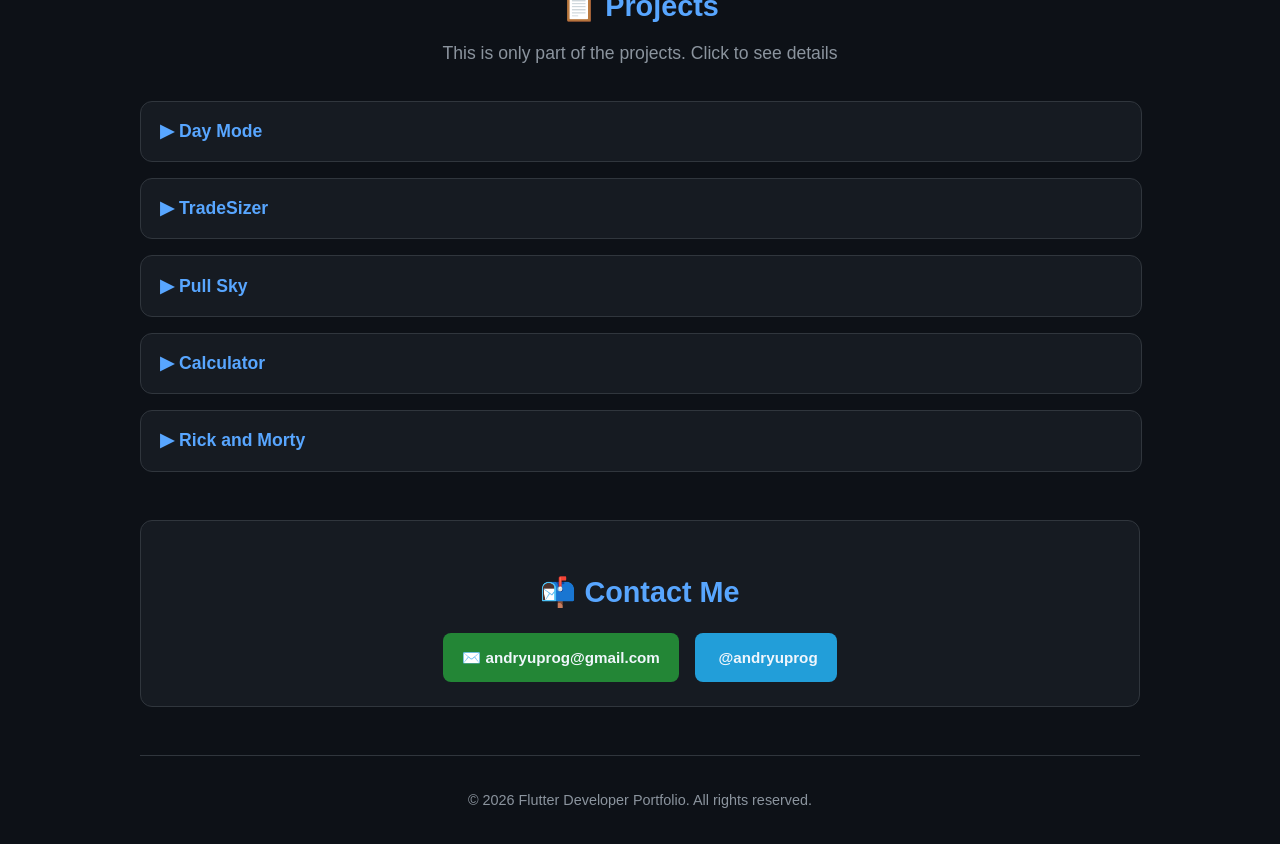
==== commit 3c17aafa: "publish" ====
--- a/portfolio.en.html
+++ b/portfolio.en.html
@@ -79,12 +79,12 @@
         </div>
 
         <div class="skill-card">
-        
+
           <h3>Publishing</h3>
           <ul>
             <li>Google Play Market (Android)</li>
-            <li>App Store (iOS)</li>
-            <li>CI/CD setup</li>
+            <li class="coming-soon">App Store (iOS)</li>
+            <li class="coming-soon">CI/CD setup</li>
           </ul>
         </div>
       </div>
--- a/styles.css
+++ b/styles.css
@@ -153,6 +153,11 @@
 
 .skill-card li strong {
   color: #58a6ff;
+}
+
+.skill-card li.coming-soon {
+  color: #484f58;
+  opacity: 0.6;
 }
 
 /* ГАРМОШКА-КАРТОЧКИ */
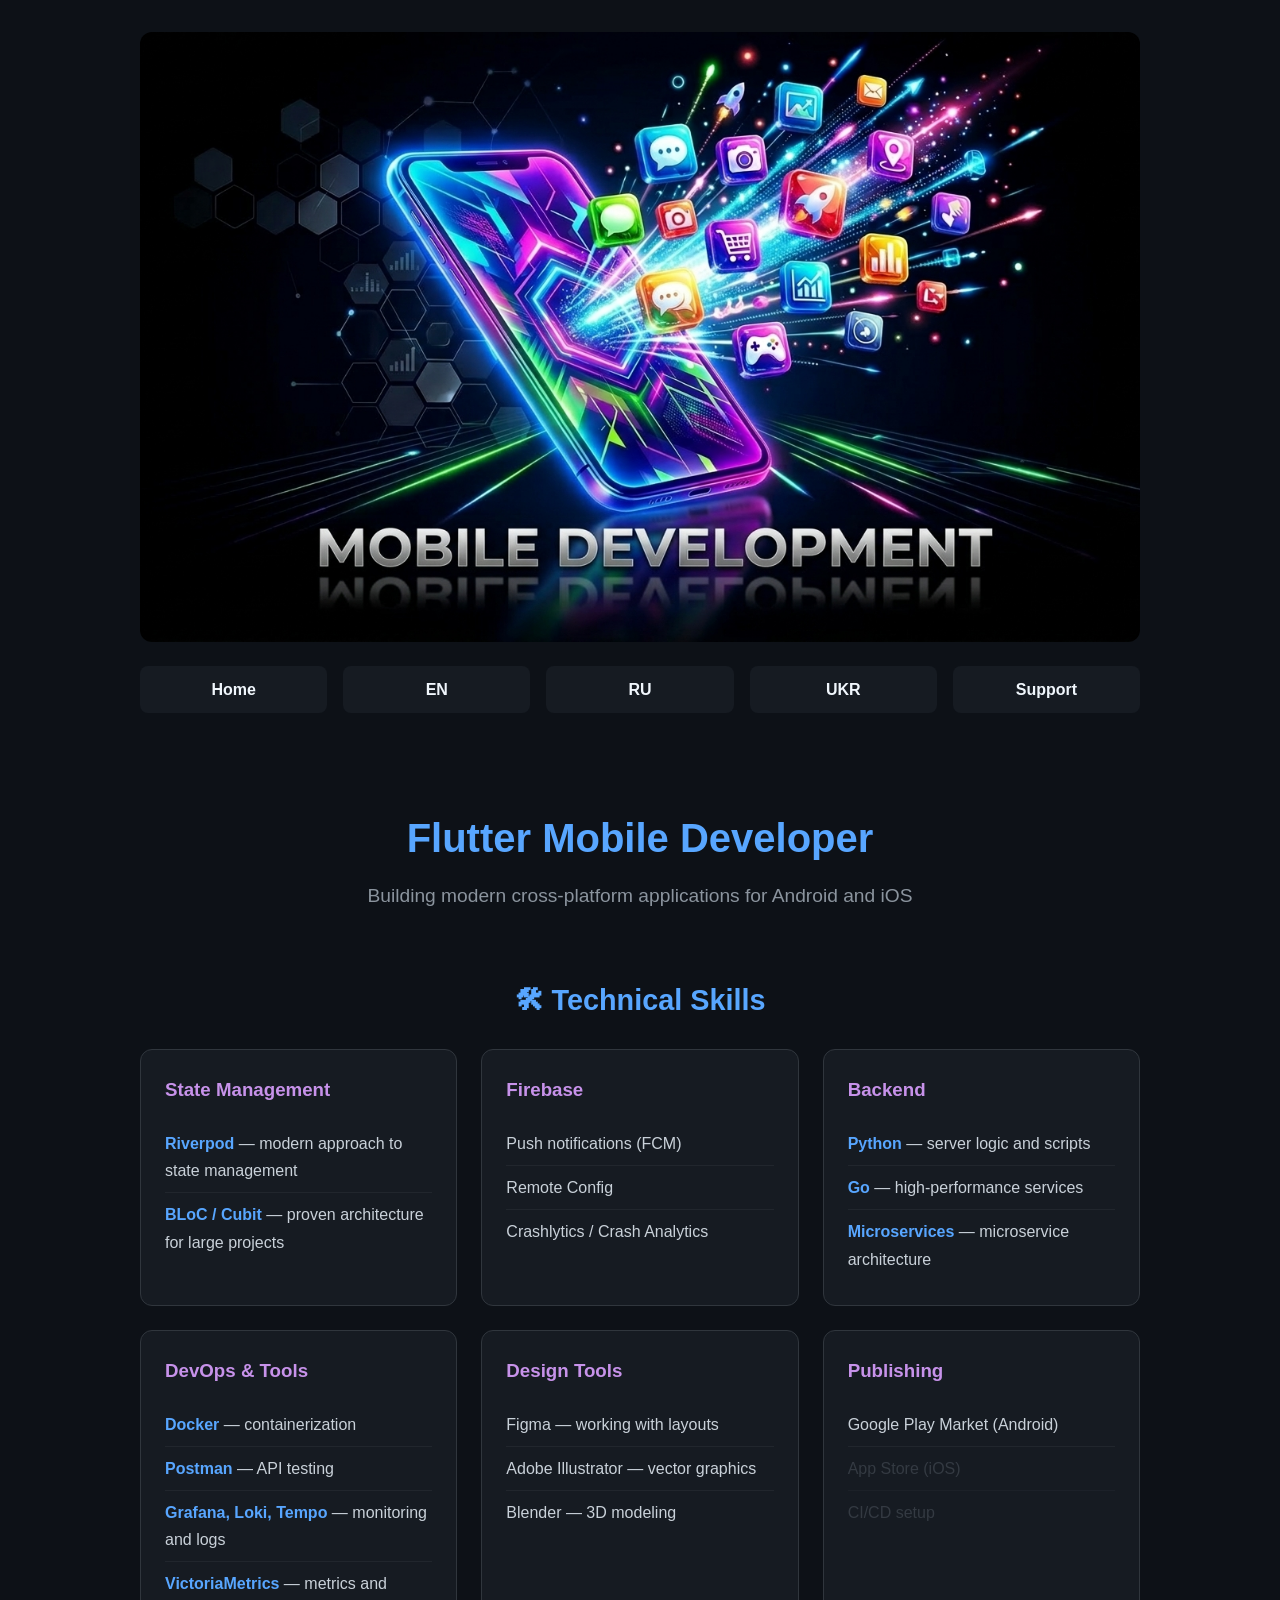
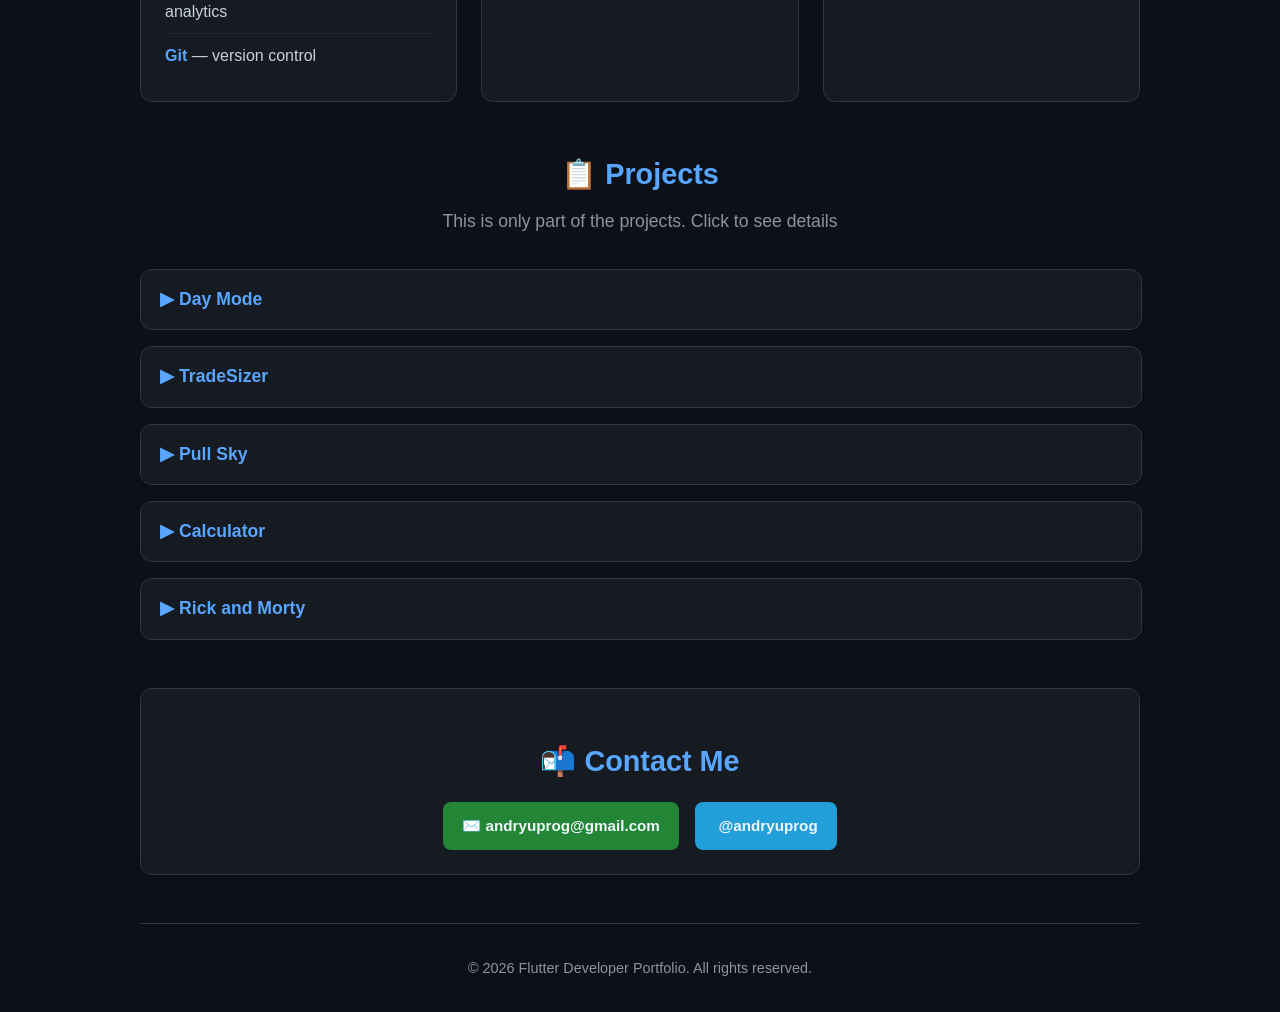
==== commit 621afcce: "control" ====
--- a/portfolio.en.html
+++ b/portfolio.en.html
@@ -6,6 +6,21 @@
   <title>Flutter Developer Portfolio</title>
   <link rel="stylesheet" href="styles.css">
   <link rel="icon" href="favicon.png" type="image/png">
+  
+  <script>
+    // Сохранение выбора языка при клике на кнопки навигации
+    document.addEventListener('DOMContentLoaded', function() {
+      document.querySelectorAll('.nav a[href^="portfolio."]').forEach(function(link) {
+        link.addEventListener('click', function() {
+          const href = this.getAttribute('href');
+          const langMatch = href.match(/portfolio\.(en|ru|uk)\.html/);
+          if (langMatch) {
+            localStorage.setItem('preferredLang', langMatch[1]);
+          }
+        });
+      });
+    });
+  </script>
 </head>
 <body>
   <div class="container">
@@ -58,13 +73,14 @@
         </div>
 
         <div class="skill-card">
-        
+
           <h3>DevOps & Tools</h3>
           <ul>
             <li><strong>Docker</strong> — containerization</li>
             <li><strong>Postman</strong> — API testing</li>
             <li><strong>Grafana, Loki, Tempo</strong> — monitoring and logs</li>
             <li><strong>VictoriaMetrics</strong> — metrics and analytics</li>
+            <li><strong>Git</strong> — version control</li>
           </ul>
         </div>
 
@@ -144,6 +160,7 @@
               <span class="tech-tag">Google Play Billing</span>
             </div>
             <p class="project-note">Implemented app onboarding, key generation and app signing, Google Play account registration, publishing and testing. Blender animations.</p>
+            <p class="project-note"><strong>Localization:</strong> pl, lv, ja, ar, fr, es, en, de, cs, it, ru, uk</p>
             <div class="project-media">
               <img src="EN.jpg" alt="TradeSizer Promo" class="project-image">
               <a href="https://www.youtube.com/watch?v=zZDh7ZoDMdc" target="_blank" class="video-link">
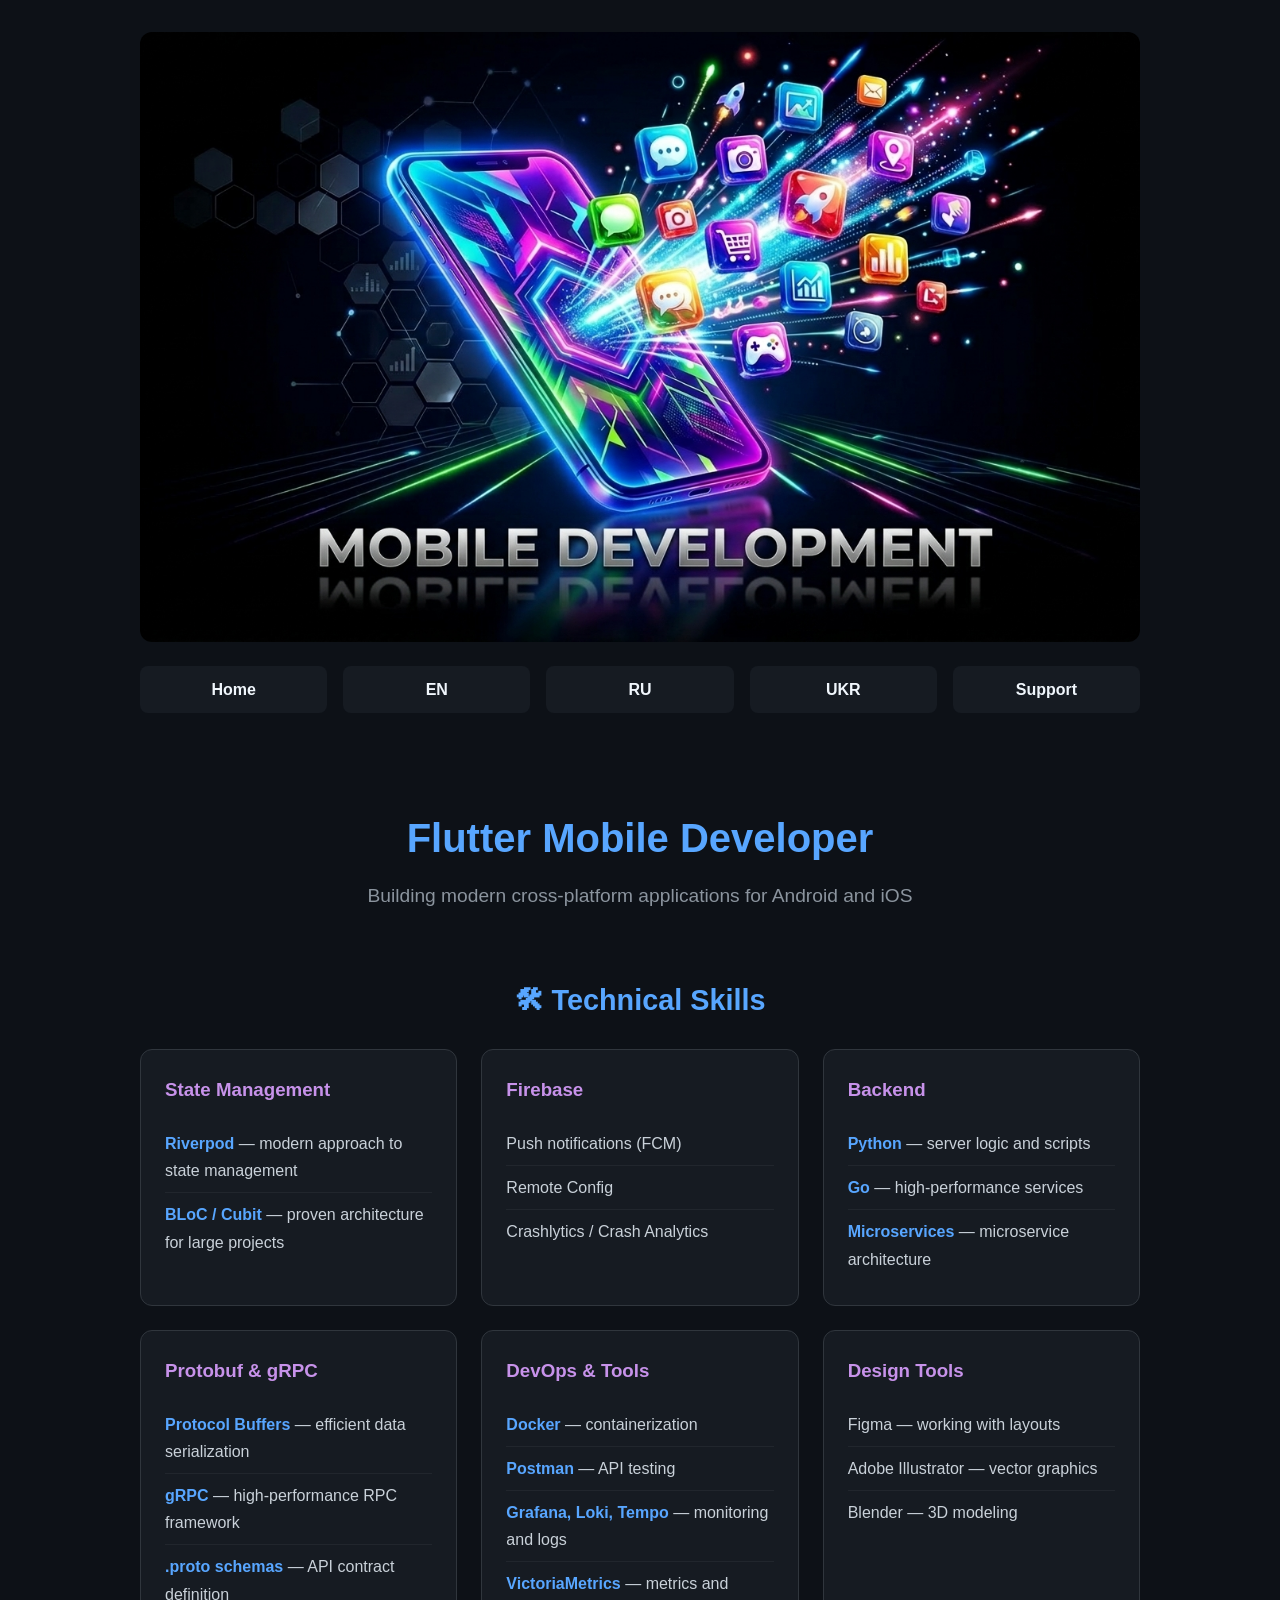
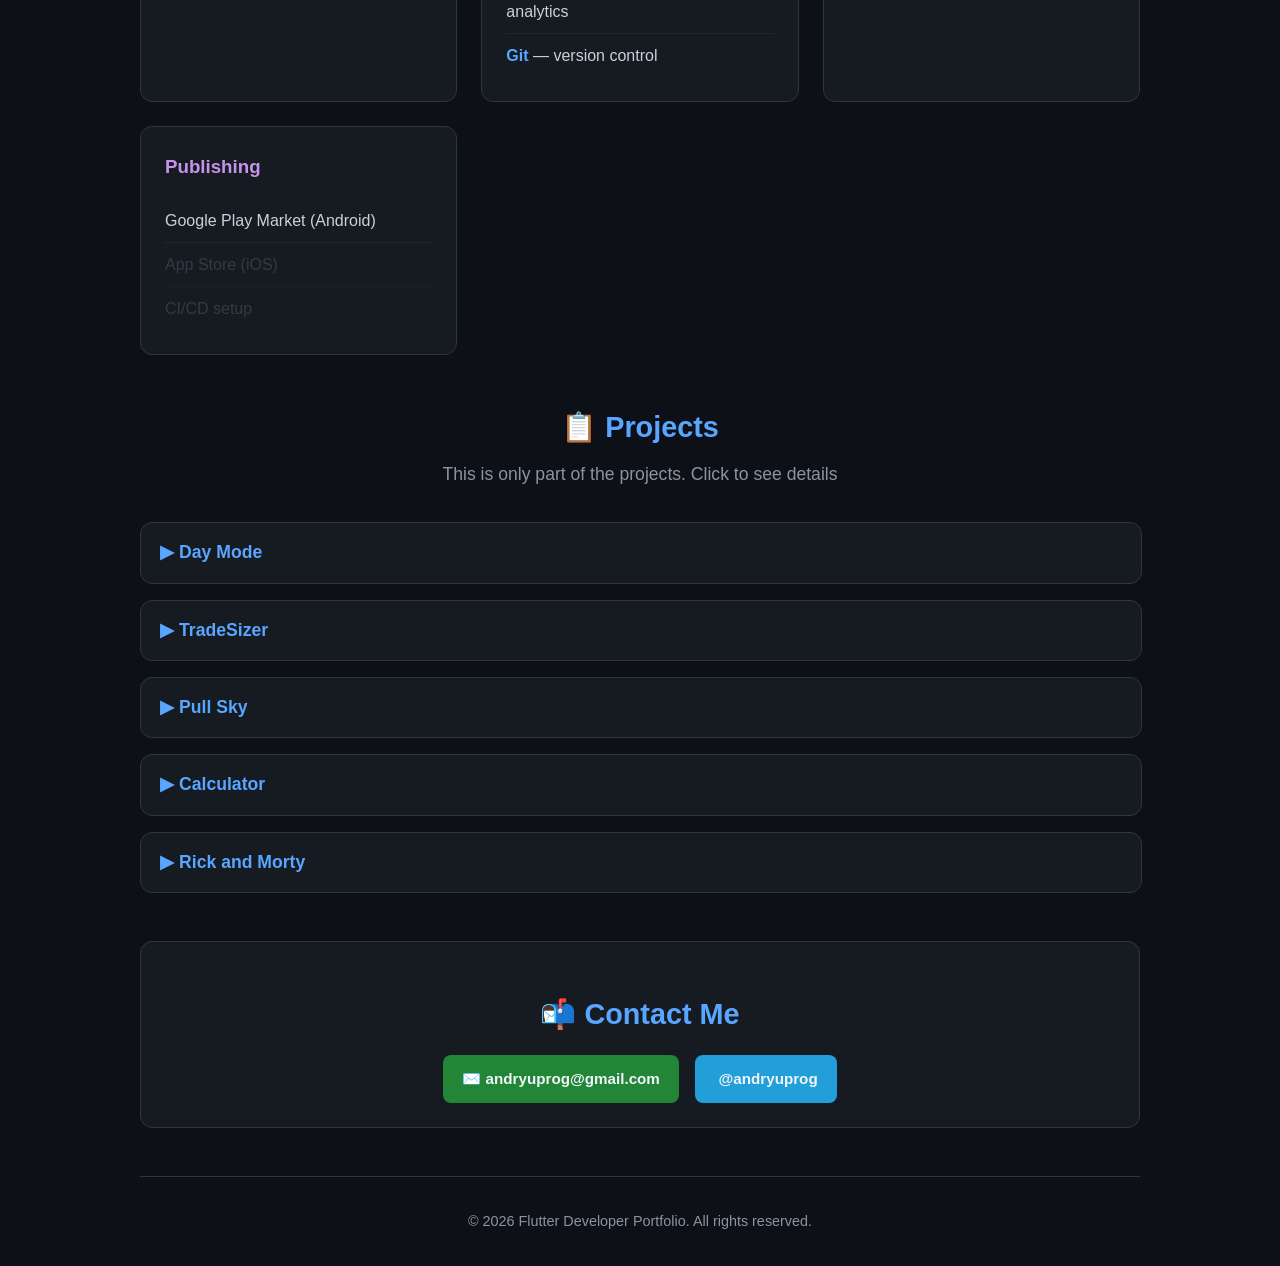
==== commit 6cd5fd00: "gRPC" ====
--- a/portfolio.en.html
+++ b/portfolio.en.html
@@ -63,12 +63,22 @@
         </div>
 
         <div class="skill-card">
-     
+
           <h3>Backend</h3>
           <ul>
             <li><strong>Python</strong> — server logic and scripts</li>
             <li><strong>Go</strong> — high-performance services</li>
             <li><strong>Microservices</strong> — microservice architecture</li>
+          </ul>
+        </div>
+
+        <div class="skill-card">
+
+          <h3>Protobuf & gRPC</h3>
+          <ul>
+            <li><strong>Protocol Buffers</strong> — efficient data serialization</li>
+            <li><strong>gRPC</strong> — high-performance RPC framework</li>
+            <li><strong>.proto schemas</strong> — API contract definition</li>
           </ul>
         </div>
 
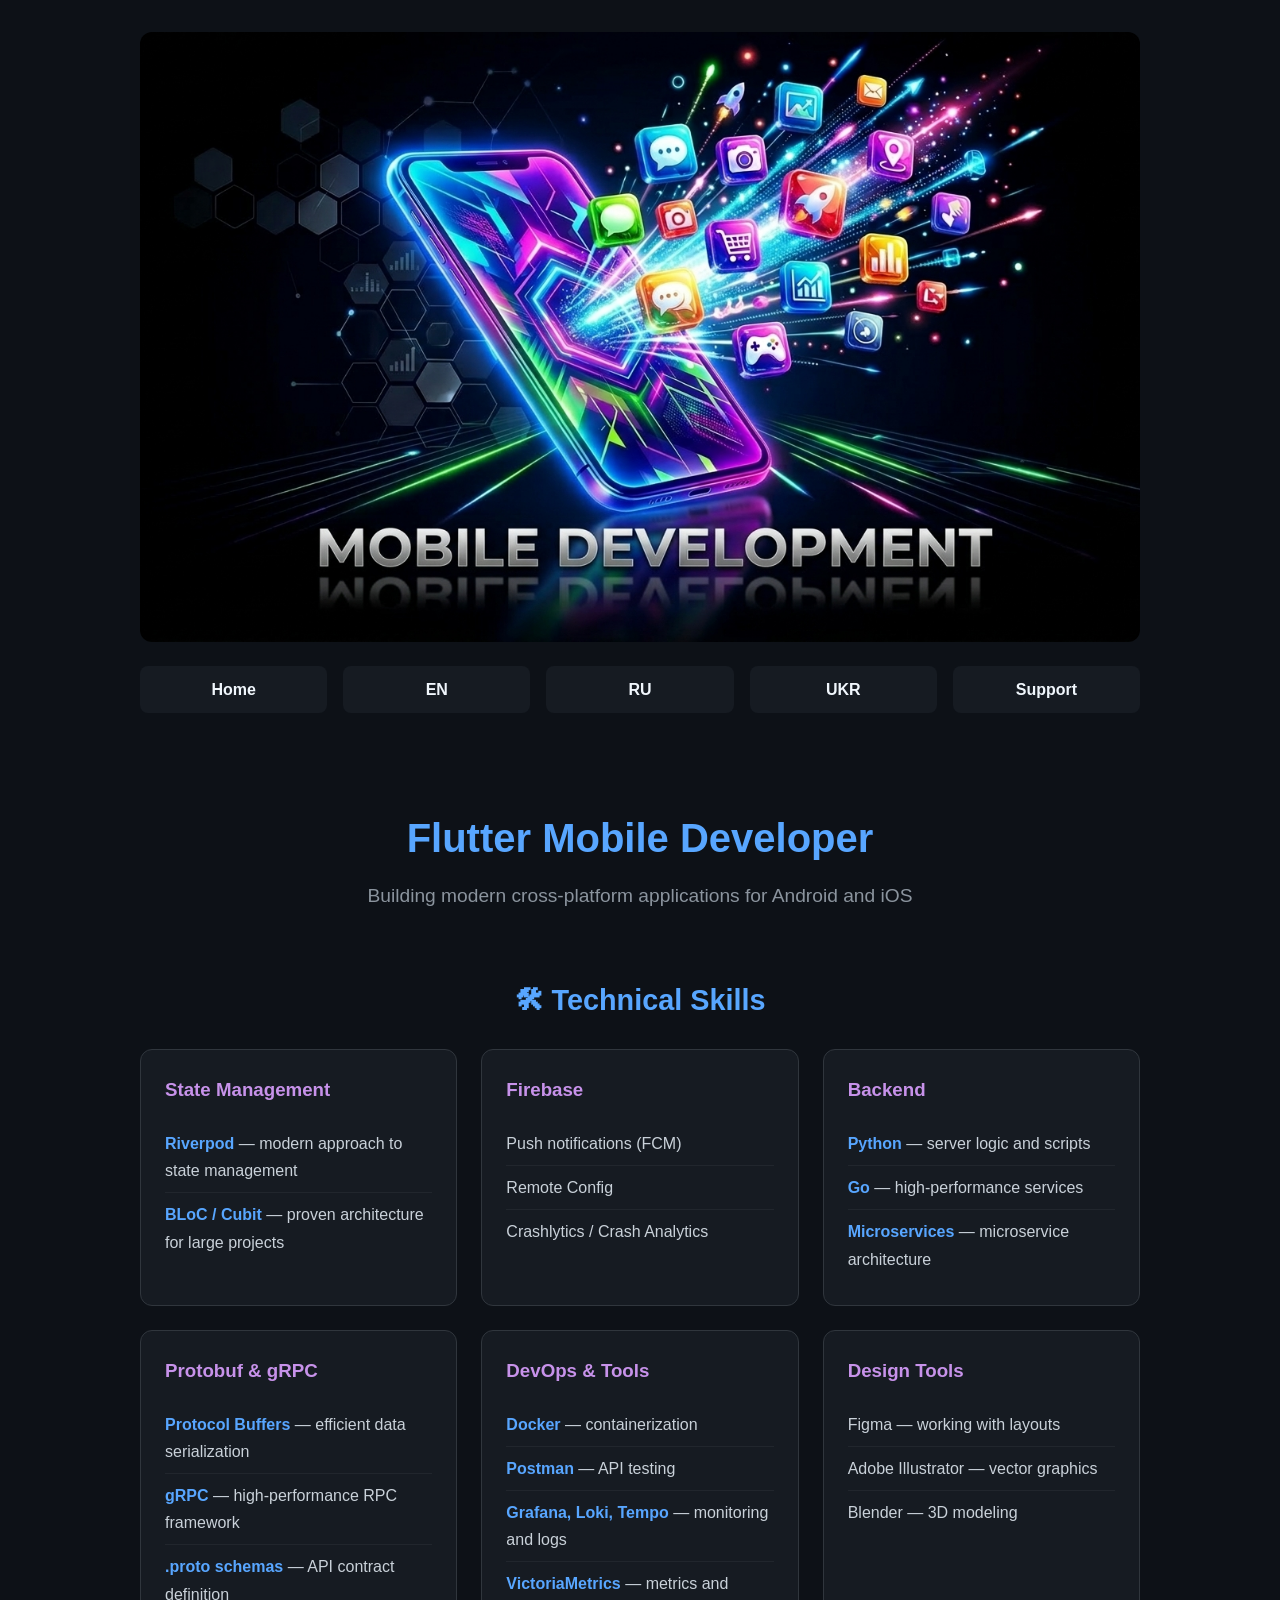
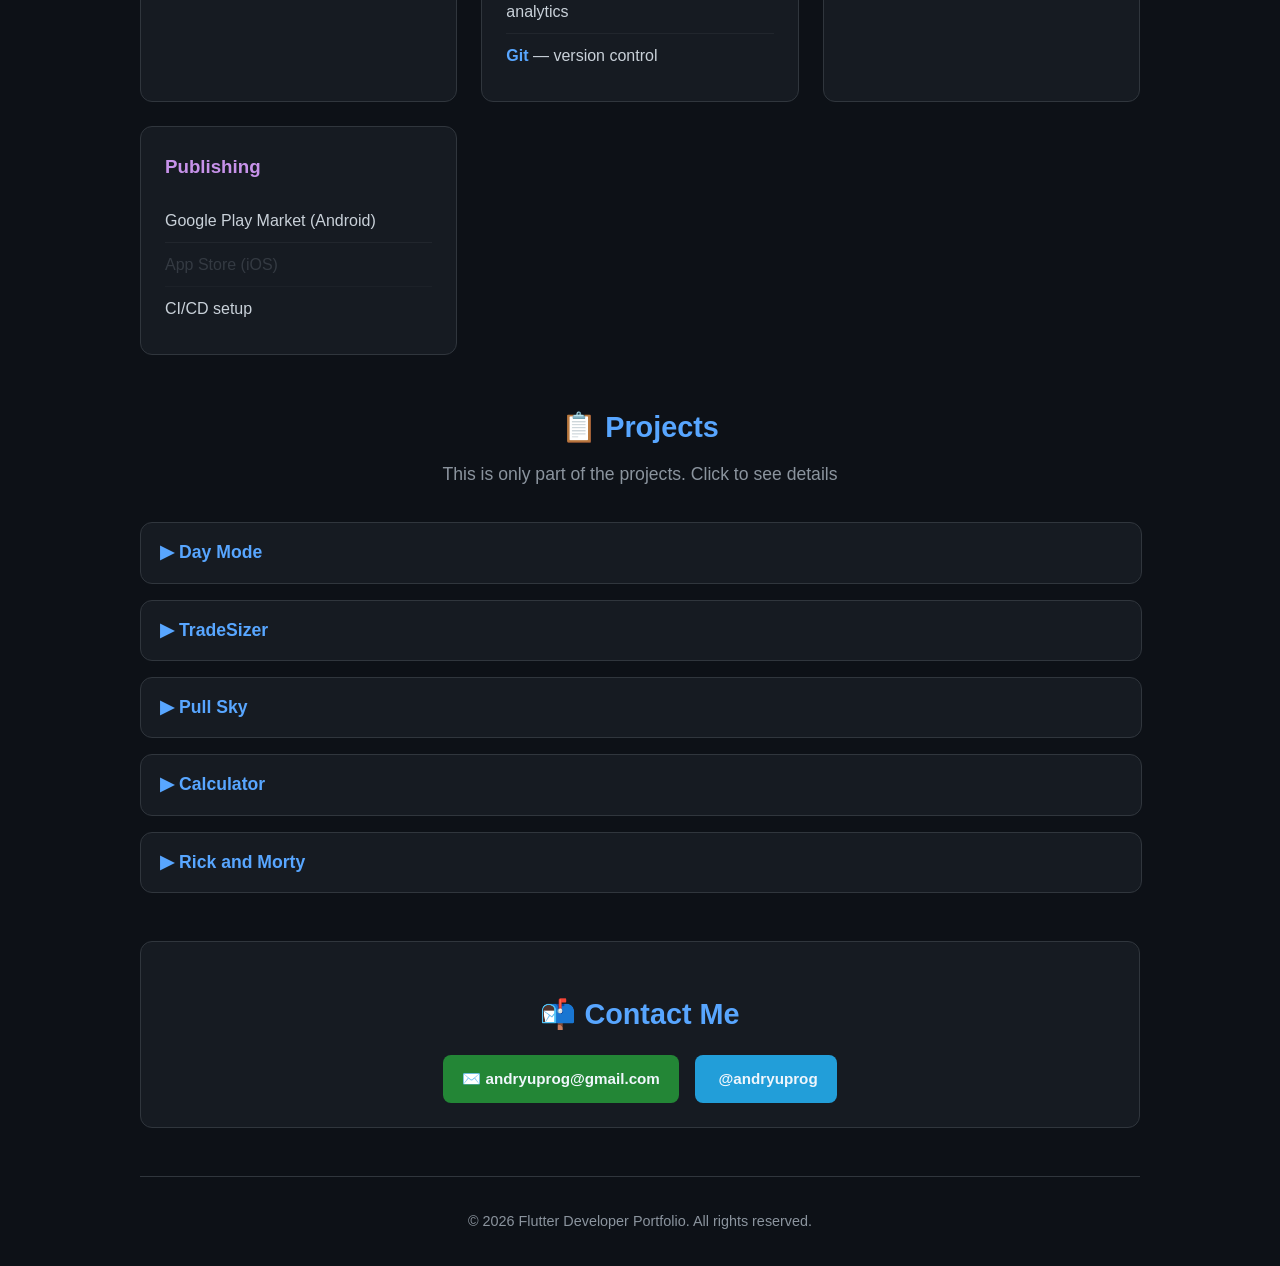
==== commit 378e7e47: "edit" ====
--- a/portfolio.en.html
+++ b/portfolio.en.html
@@ -110,7 +110,7 @@
           <ul>
             <li>Google Play Market (Android)</li>
             <li class="coming-soon">App Store (iOS)</li>
-            <li class="coming-soon">CI/CD setup</li>
+            <li>CI/CD setup</li>
           </ul>
         </div>
       </div>
